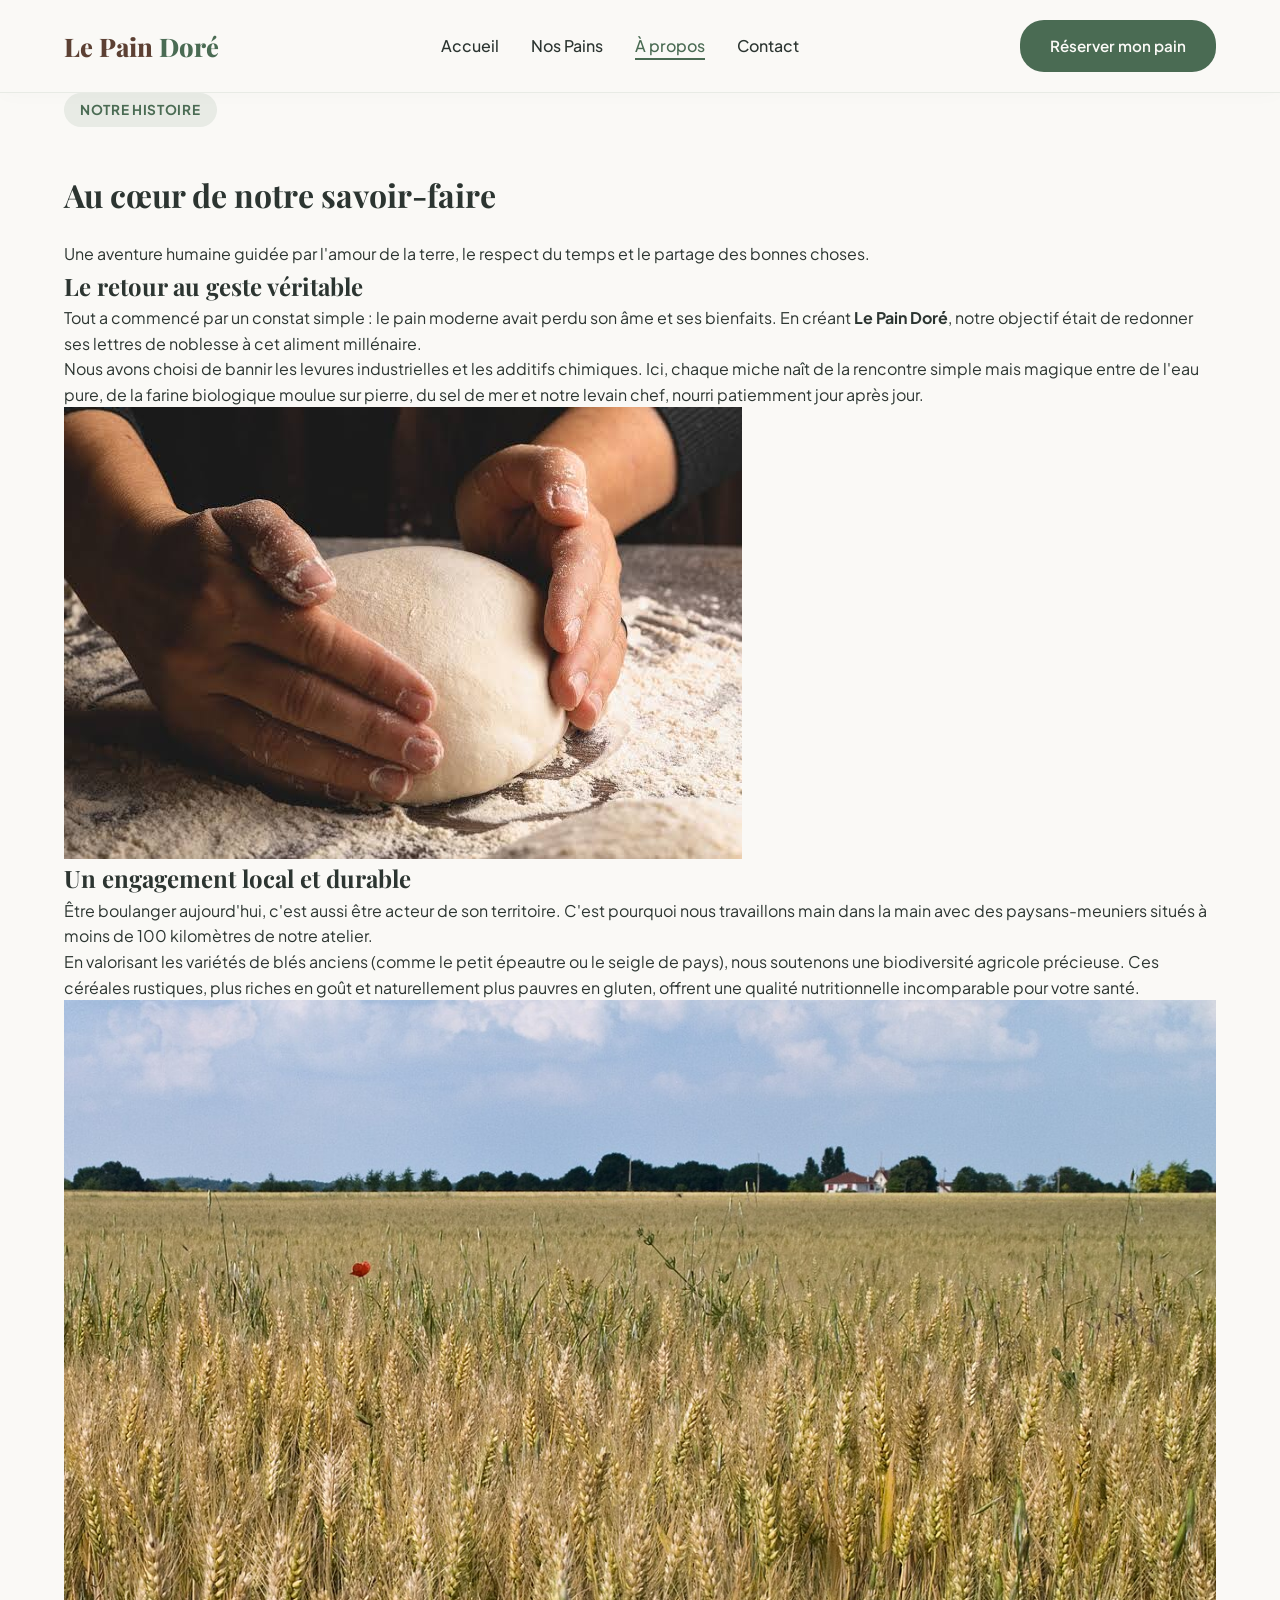
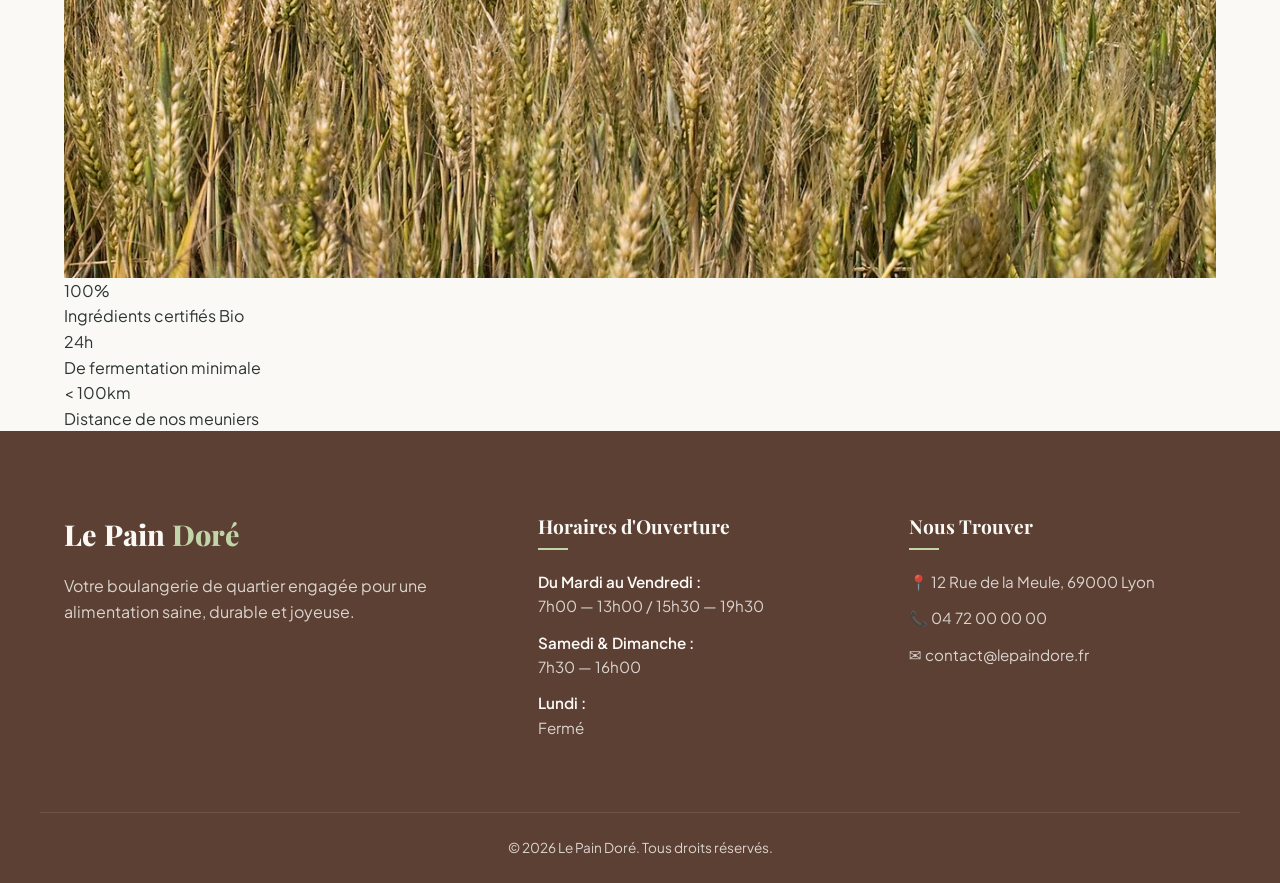
==== a-propos.html @ b8fafe52 "Ajout de la page a propos.html" ====
<!DOCTYPE html>
<html lang="fr">
  <head>
    <meta charset="UTF-8" />
    <meta name="viewport" content="width=device-width, initial-scale=1.0" />
    <title>À Propos | Le Pain Doré - Notre Histoire et Nos Valeurs</title>
    <meta
      name="description"
      content="Découvrez l'histoire de la boulangerie Le Pain Doré. Notre engagement pour des ingrédients bio, des farines locales et le respect du pain artisanal au levain."
    />
    <!-- Favicon -->
    <link rel="shortcut icon" href="img/favicon.png" type="image/x-icon" />
    <!-- Liens Google Fonts -->
    <link rel="preconnect" href="https://fonts.googleapis.com" />
    <link rel="preconnect" href="https://fonts.gstatic.com" crossorigin />
    <link
      href="https://fonts.googleapis.com/css2?family=Playfair+Display:ital,wght@0,400..900;1,400..900&family=Plus+Jakarta+Sans:ital,wght@0,200..800;1,200..800&display=swap"
      rel="stylesheet"
    />
    <!-- Lien vers les fichiers CSS -->
    <link rel="stylesheet" href="CSS/normalize.css" />
    <link rel="stylesheet" href="CSS/style.css" />
    <link rel="stylesheet" href="CSS/a-propos.css" />
  </head>
  <body>
    <!-- Barre de navigation (Identique aux autres pages) -->
    <header class="main-header">
      <nav class="navbar" aria-label="Menu principal">
        <div class="logo">
          <a href="index.html">Le Pain <span>Doré</span></a>
        </div>
        <ul class="nav-links" id="navLinks">
          <li><a href="index.html">Accueil</a></li>
          <li><a href="nos-pains.html">Nos Pains</a></li>
          <li><a href="a-propos.html" class="active">À propos</a></li>
          <li><a href="contact.html">Contact</a></li>
        </ul>
        <div class="nav-cta">
          <a href="nos-pains.html" class="btn btn-primary">Réserver mon pain</a>
        </div>
        <button class="burger-menu" id="burgerMenu" aria-label="Ouvrir le menu">
          <span class="bar"></span>
          <span class="bar"></span>
          <span class="bar"></span>
        </button>
      </nav>
    </header>

    <main>
      <!-- En-tête de la page À Propos -->
      <section class="about-hero">
        <div class="container text-center">
          <span class="hero-badge">Notre Histoire</span>
          <h1>Au cœur de notre savoir-faire</h1>
          <p class="about-intro">
            Une aventure humaine guidée par l'amour de la terre, le respect du
            temps et le partage des bonnes choses.
          </p>
        </div>
      </section>

      <!-- Section Notre Histoire (Texte + Image croisés) -->
      <section class="story-section">
        <div class="container">
          <div class="story-row fade-in-element">
            <div class="story-content">
              <h2>Le retour au geste véritable</h2>
              <p>
                Tout a commencé par un constat simple : le pain moderne avait
                perdu son âme et ses bienfaits. En créant
                <strong>Le Pain Doré</strong>, notre objectif était de redonner
                ses lettres de noblesse à cet aliment millénaire.
              </p>
              <p>
                Nous avons choisi de bannir les levures industrielles et les
                additifs chimiques. Ici, chaque miche naît de la rencontre
                simple mais magique entre de l'eau pure, de la farine biologique
                moulue sur pierre, du sel de mer et notre levain chef, nourri
                patiemment jour après jour.
              </p>
            </div>
            <div class="story-image">
              <img
                src="img/petrissage.jpg"
                alt="Pétrissage artisanal de la pâte à pain"
              />
            </div>
          </div>

          <div class="story-row reverse fade-in-element">
            <div class="story-content">
              <h2>Un engagement local et durable</h2>
              <p>
                Être boulanger aujourd'hui, c'est aussi être acteur de son
                territoire. C'est pourquoi nous travaillons main dans la main
                avec des paysans-meuniers situés à moins de 100 kilomètres de
                notre atelier.
              </p>
              <p>
                En valorisant les variétés de blés anciens (comme le petit
                épeautre ou le seigle de pays), nous soutenons une biodiversité
                agricole précieuse. Ces céréales rustiques, plus riches en goût
                et naturellement plus pauvres en gluten, offrent une qualité
                nutritionnelle incomparable pour votre santé.
              </p>
            </div>
            <div class="story-image">
              <img
                src="img/champs-de-blé.jpg"
                alt="Champs de blé biologique local"
              />
            </div>
          </div>
        </div>
      </section>

      <!-- Section Nos Chiffres / Nos Engagements -->
      <section class="stats-section fade-in-element">
        <div class="container">
          <div class="stats-grid">
            <div class="stat-card">
              <span class="stat-number">100%</span>
              <p class="stat-label">Ingrédients certifiés Bio</p>
            </div>
            <div class="stat-card">
              <span class="stat-number">24h</span>
              <p class="stat-label">De fermentation minimale</p>
            </div>
            <div class="stat-card">
              <span class="stat-number">&lt; 100km</span>
              <p class="stat-label">Distance de nos meuniers</p>
            </div>
          </div>
        </div>
      </section>
    </main>

    <!-- Pied de page (Identique aux autres pages) -->
    <footer class="main-footer">
      <div class="footer-container">
        <div class="footer-col brand-col">
          <div class="footer-logo">Le Pain <span>Doré</span></div>
          <p>
            Votre boulangerie de quartier engagée pour une alimentation saine,
            durable et joyeuse.
          </p>
        </div>
        <!-- Colonne 2 : Horaires d'ouverture -->
        <div class="footer-col hours-col">
          <h3>Horaires d'Ouverture</h3>
          <ul>
            <li>
              <span>Du Mardi au Vendredi :</span> 7h00 — 13h00 / 15h30 — 19h30
            </li>
            <li><span>Samedi & Dimanche :</span> 7h30 — 16h00</li>
            <li><span>Lundi :</span> Fermé</li>
          </ul>
        </div>

        <!-- Colonne 3 : Contact & Accès -->
        <div class="footer-col contact-col">
          <h3>Nous Trouver</h3>
          <address>
            <p>📍 12 Rue de la Meule, 69000 Lyon</p>
            <p>📞 <a href="tel:+33472000000">04 72 00 00 00</a></p>
            <p>
              ✉️
              <a href="mailto:contact@lepaindore.fr">contact@lepaindore.fr</a>
            </p>
          </address>
        </div>
      </div>
      <div class="footer-bottom">
        <p>&copy; 2026 Le Pain Doré. Tous droits réservés.</p>
      </div>
    </footer>

    <!-- Importation du fichier JavaScript -->
    <script src="script.js"></script>
  </body>
</html>
---- CSS/style.css ----
/**** Reset CSS ****/

*,
::before,
::after {
    margin: 0;
    padding: 0;
    box-sizing: border-box;
}

html {
    scroll-behavior: smooth;
}

body {
    background-color: var(--clr-bg);
    color: var(--clr-text);
    font-family: var(--font-body);
    line-height: 1.6;
    -webkit-font-smoothing: antialiased;
}

img {
    max-width: 100%;
    display: block;
    height: auto;
}

a {
    text-decoration: none;
    color: inherit;
}

ul {
    list-style-type: none;
}

h1,
h2,
h3 {
    font-family: var(--font-heading)
}

/**** Déclaration des variables CSS ****/

:root {
    /* Palette de couleurs */
    --clr-primary: #4a6b53;
    --clr-primary-light: #60866a;
    --clr-secondary: #5c4033;
    --clr-bg: #faf9f6;
    --clr-surface: #ffffff;
    --clr-text: #2c3531;
    --clr-muted: #6e7571;

    /* Typographies */
    --font-heading: 'Playfair Display', Georgia, serif;
    --font-body: 'Plus Jakarta Sans', system-ui, sans-serif;

    /* Transitions & Arrondis */
    --transition-fast: all 0.2s ease;
    --transition-smooth: all 0.3s cubic-bezier(0.4, 0, 0.2, 1);
    --radius-sm: 6px;
    --radius-md: 12px;
    --radius-lg: 24px;
}

/**** COMPOSANTS RÉUTILISABLES (Boutons, Mise en page) ****/

.container {
    max-width: 1200px;
    margin: 0 auto;
    padding: 0 24px;
}

.section-header {
    text-align: center;
    margin-bottom: 48px;
    max-width: 600px;
    margin-left: auto;
    margin-right: auto;
}

.section-header h2 {
    font-size: 2.25rem;
    color: var(--clr-secondary);
    margin-bottom: 12px;
}

.section-header p {
    color: var(--clr-muted);
    font-size: 1.1rem;
}

/* Boutons */
.btn {
    display: inline-flex;
    align-items: center;
    justify-content: center;
    padding: 12px 28px;
    font-weight: 600;
    font-size: 0.95rem;
    border-radius: var(--radius-lg);
    transition: var(--transition-fast);
    cursor: pointer;
    border: 2px solid transparent;
}

.btn-primary {
    background-color: var(--clr-primary);
    color: var(--clr-bg);
}

.btn-primary:hover {
    background-color: var(--clr-primary-light);
    transform: translateY(-2px);
}

.btn-secondary {
    background-color: transparent;
    border-color: var(--clr-secondary);
    color: var(--clr-secondary);
}

.btn-secondary:hover {
    background-color: var(--clr-secondary);
    color: var(--clr-bg);
    transform: translateY(-2px);
}

/**** Header ****/

.main-header {
    position: sticky;
    top: 0;
    background-color: rgba(250, 249, 246, 0.95);
    backdrop-filter: blur(8px);
    z-index: 1000;
    box-shadow: 0 2px 20px rgba(0, 0, 0, 0.02);
    border-bottom: 1px solid rgba(74, 107, 83, 0.1);
}

.navbar {
    display: flex;
    align-items: center;
    justify-content: space-between;
    max-width: 1200px;
    margin: 0 auto;
    padding: 20px 24px;
}

.logo {
    font-family: var(--font-heading);
    font-size: 1.6rem;
    font-weight: 800;
    color: var(--clr-secondary);
}

.logo span {
    color: var(--clr-primary);
}

.nav-links {
    display: flex;
    gap: 32px;
}

.nav-links a {
    font-weight: 500;
    position: relative;
    padding: 4px 0;
    transition: var(--transition-fast);
}

.nav-links a:hover,
.nav-links a.active {
    color: var(--clr-primary);
}

.nav-links a::after {
    content: "";
    position: absolute;
    bottom: 0;
    left: 0;
    width: 0;
    height: 2px;
    background-color: var(--clr-primary);
    transition: var(--transition-fast);
}

.nav-links a:hover::after,
.nav-links a.active::after {
    width: 100%;
}

/* Menu Burger Mobile caché par défaut */
.burger-menu {
    display: none;
    flex-direction: column;
    justify-content: space-between;
    width: 24px;
    height: 18px;
    background: transparent;
    border: none;
    cursor: pointer;
}

.burger-menu .bar {
    width: 100%;
    height: 2px;
    background-color: var(--clr-secondary);
    transition: var(--transition-fast);
}

/* Animation des barres du menu burger lors du clic */
.burger-menu.active .bar:nth-child(1) {
    transform: translateY(8px) rotate(45deg);
}

.burger-menu.active .bar:nth-child(2) {
    opacity: 0;
}

.burger-menu.active .bar:nth-child(3) {
    transform: translateY(-8px) rotate(-45deg);
}

/* Bloque le scroll du site derrière le menu mobile ouvert */
.no-scroll {
    overflow: hidden;
}

/**** Section hero ****/

.hero-section {
    padding: 80px 0;
    overflow: hidden;
}

.hero-container {
    max-width: 1200px;
    margin: 0 auto;
    padding: 0 24px;
    display: grid;
    grid-template-columns: 1fr 1fr;
    gap: 48px;
    align-items: center;
}

.hero-badge {
    display: inline-block;
    background-color: rgba(74, 107, 83, 0.1);
    color: var(--clr-primary);
    padding: 6px 16px;
    border-radius: var(--radius-lg);
    font-size: 0.85rem;
    font-weight: 700;
    margin-bottom: 20px;
    text-transform: uppercase;
    letter-spacing: 0.05em;
}

.hero-content h1 {
    font-size: 3.5rem;
    line-height: 1.15;
    color: var(--clr-secondary);
    margin-bottom: 24px;
}

.hero-content p {
    font-size: 1.15rem;
    color: var(--clr-muted);
    margin-bottom: 36px;
    max-width: 520px;
}

.hero-actions {
    display: flex;
    gap: 16px;
}

.hero-image img {
    width: 100%;
    height: 480px;
    object-fit: cover;
    border-radius: var(--radius-lg);
    box-shadow: 0 20px 40px rgba(92, 64, 51, 0.08);
}

/**** Section engagements ****/

.engagements-section {
    padding: 100px 0;
    background-color: rgba(74, 107, 83, 0.03);
}

.grid-engagements {
    display: grid;
    grid-template-columns: repeat(3, 1fr);
    gap: 32px;
}

.card-engagement {
    background-color: var(--clr-surface);
    padding: 40px 32px;
    border-radius: var(--radius-md);
    border: 1px solid rgba(74, 107, 83, 0.05);
    box-shadow: 0 4px 20px rgba(0, 0, 0, 0.01);
    transition: var(--transition-smooth);
}

.card-engagement:hover {
    transform: translateY(-8px);
    box-shadow: 0 12px 30px rgba(74, 107, 83, 0.06);
}

.card-engagement .icon {
    font-size: 2.5rem;
    margin-bottom: 20px;
}

.card-engagement h3 {
    color: var(--clr-secondary);
    font-size: 1.4rem;
    margin-bottom: 12px;
}

.card-engagement p {
    color: var(--clr-muted);
    font-size: 0.95rem;
}

/**** Section témoignages ****/

.testimonials-section {
    padding: 100px 0;
}

.grid-testimonials {
    display: grid;
    grid-template-columns: 1fr 1fr;
    gap: 32px;
}

.testimonial-card {
    background-color: var(--clr-surface);
    padding: 40px;
    border-radius: var(--radius-md);
    border-left: 4px solid var(--clr-primary);
    box-shadow: 0 4px 20px rgba(0, 0, 0, 0.01);
}

.testimonial-card .quote {
    font-style: italic;
    font-size: 1.1rem;
    color: var(--clr-text);
    margin-bottom: 24px;
}

.testimonial-card .author {
    font-family: var(--font-body);
    font-weight: 700;
    color: var(--clr-secondary);
    font-style: normal;
}

.testimonial-card .location {
    font-weight: 400;
    color: var(--clr-muted);
}

/**** footer ****/

.main-footer {
    background-color: var(--clr-secondary);
    color: rgba(250, 249, 246, 0.8);
    padding: 80px 0 24px 0;
}

.footer-container {
    max-width: 1200px;
    margin: 0 auto;
    padding: 0 24px;
    display: grid;
    grid-template-columns: 2fr 1.5fr 1.5fr;
    gap: 64px;
    margin-bottom: 60px;
}

.footer-logo {
    font-family: var(--font-heading);
    font-size: 1.8rem;
    font-weight: 800;
    color: var(--clr-bg);
    margin-bottom: 16px;
}

.footer-logo span {
    color: #c2d5a8;
}

.footer-col h3 {
    color: var(--clr-bg);
    font-size: 1.2rem;
    margin-bottom: 20px;
    position: relative;
    padding-bottom: 8px;
}

.footer-col h3::after {
    content: "";
    position: absolute;
    bottom: 0;
    left: 0;
    width: 30px;
    height: 2px;
    background-color: #c2d5a8;
}

.footer-col ul li {
    margin-bottom: 12px;
    font-size: 0.95rem;
}

.footer-col ul li span {
    display: block;
    font-weight: 600;
    color: var(--clr-bg);
}

.footer-col address {
    font-style: normal;
}

.footer-col address p {
    margin-bottom: 12px;
    font-size: 0.95rem;
}

.footer-col address a:hover {
    color: var(--clr-bg);
    text-decoration: underline;
}

.footer-bottom {
    max-width: 1200px;
    margin: 0 auto;
    padding: 24px 24px 0 24px;
    border-top: 1px solid rgba(250, 249, 246, 0.1);
    text-align: center;
    font-size: 0.85rem;
}

/**** Mise en place du responsive design Version Tablette (Écrans inférieurs à 992px) ****/

@media screen and (max-width: 992px) {
    .hero-container {
        grid-template-columns: 1fr;
        gap: 40px;
        text-align: center;
    }

    .hero-content p {
        margin-left: auto;
        margin-right: auto;
    }

    .hero-actions {
        justify-content: center;
    }

    .hero-image {
        order: -1;
    }

    .hero-image img {
        height: 360px;
    }

    .grid-engagements {
        grid-template-columns: repeat(2, 1fr);
    }

    .grid-testimonials {
        grid-template-columns: 1fr;
    }

    .footer-container {
        grid-template-columns: 1fr 1fr;
        gap: 40px;
    }

    .brand-col {
        grid-column: span 2;
    }
}

/**** Mise en place du responsive design Version Mobile (Écrans inférieurs à 768px) ****/

@media screen and (max-width: 768px) {

    /* Activation du Menu Burger mobile */
    .burger-menu {
        display: flex;
    }

    .nav-links {
        position: fixed;
        top: 78px;
        left: -100%;
        width: 100%;
        height: calc(100vh - 78px);
        background-color: var(--clr-bg);
        flex-direction: column;
        align-items: center;
        padding-top: 48px;
        gap: 40px;
        transition: var(--transition-smooth);
        box-shadow: 0 10px 20px rgba(0, 0, 0, 0.05);
    }

    /* Classe JavaScript pour ouvrir le menu */
    .nav-links.open {
        left: 0;
    }

    .nav-cta {
        display: none;
        /* Masqué sur mobile pour épurer la barre */
    }

    .hero-content h1 {
        font-size: 2.5rem;
    }

    .section-header h2 {
        font-size: 1.8rem;
    }

    .hero-actions {
        flex-direction: column;
    }

    .grid-engagements,
    .footer-container {
        grid-template-columns: 1fr;
    }

    .brand-col {
        grid-column: span 1;
    }
}
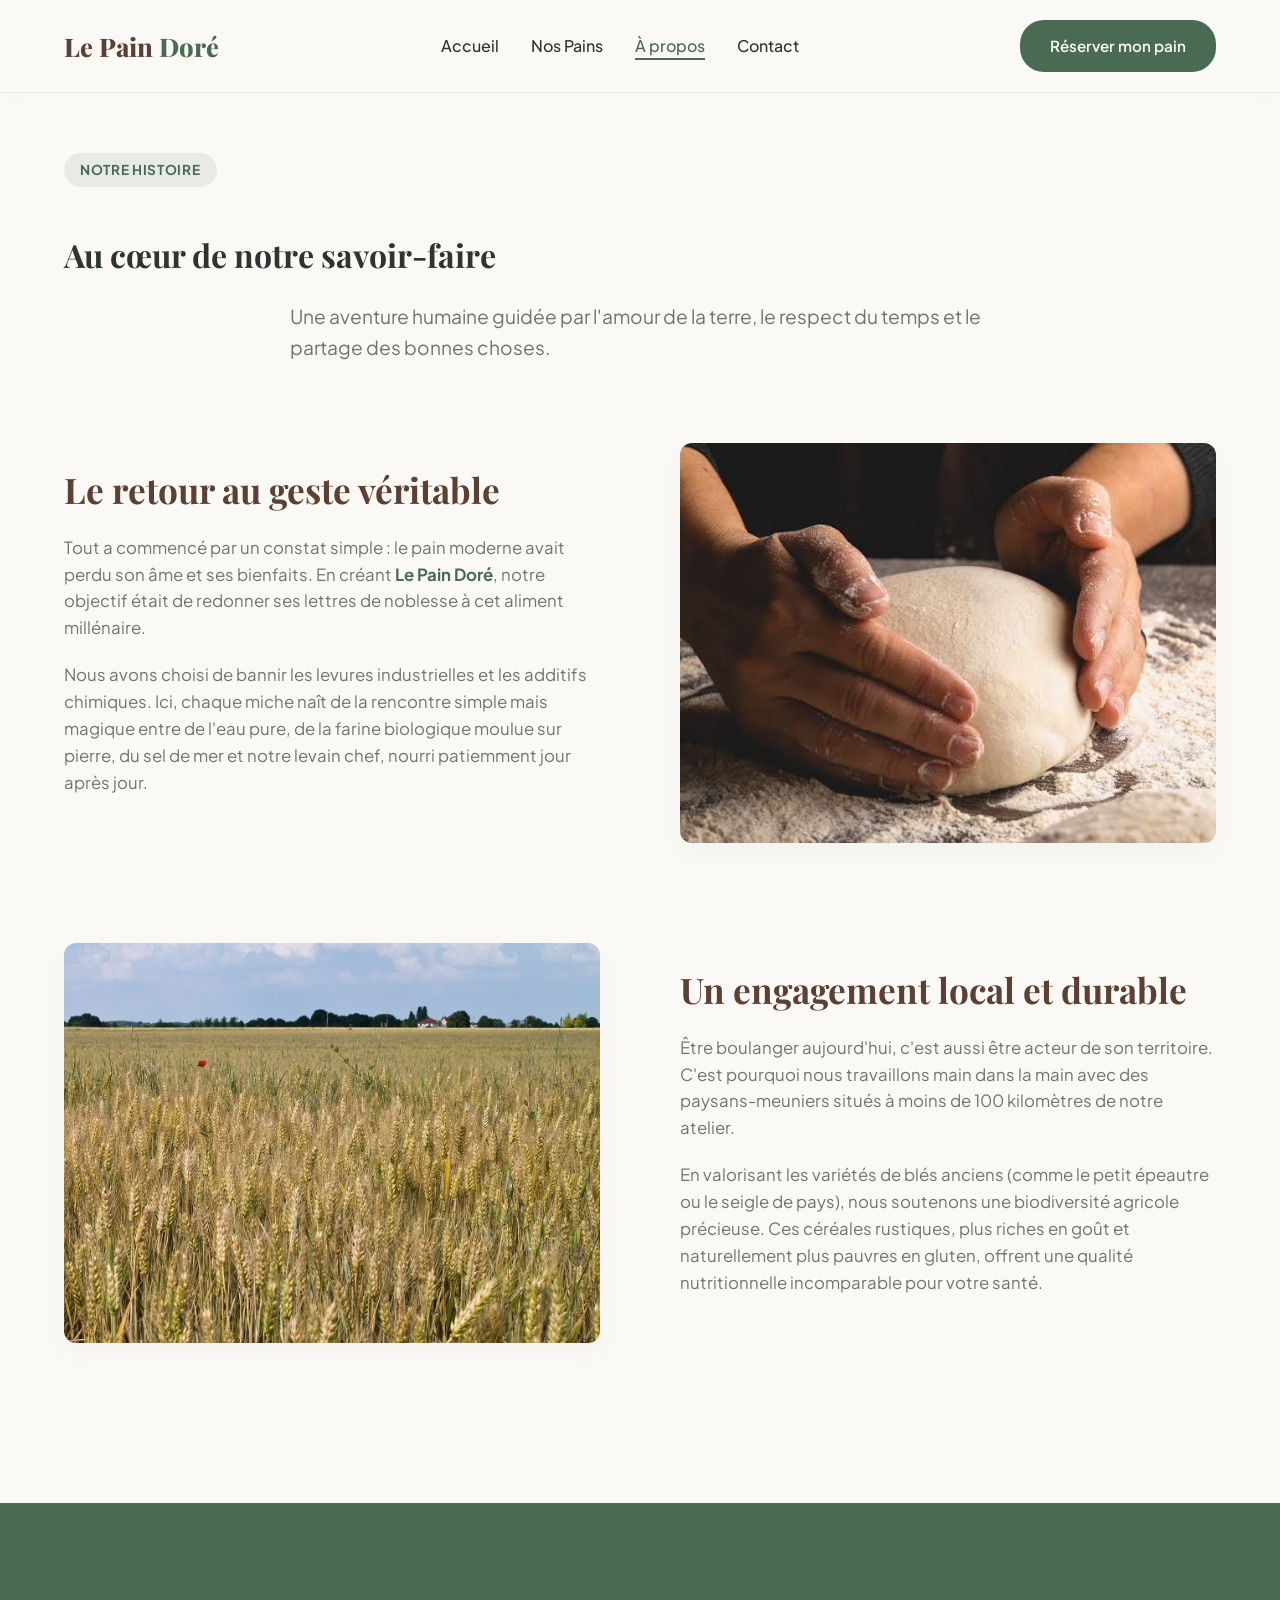
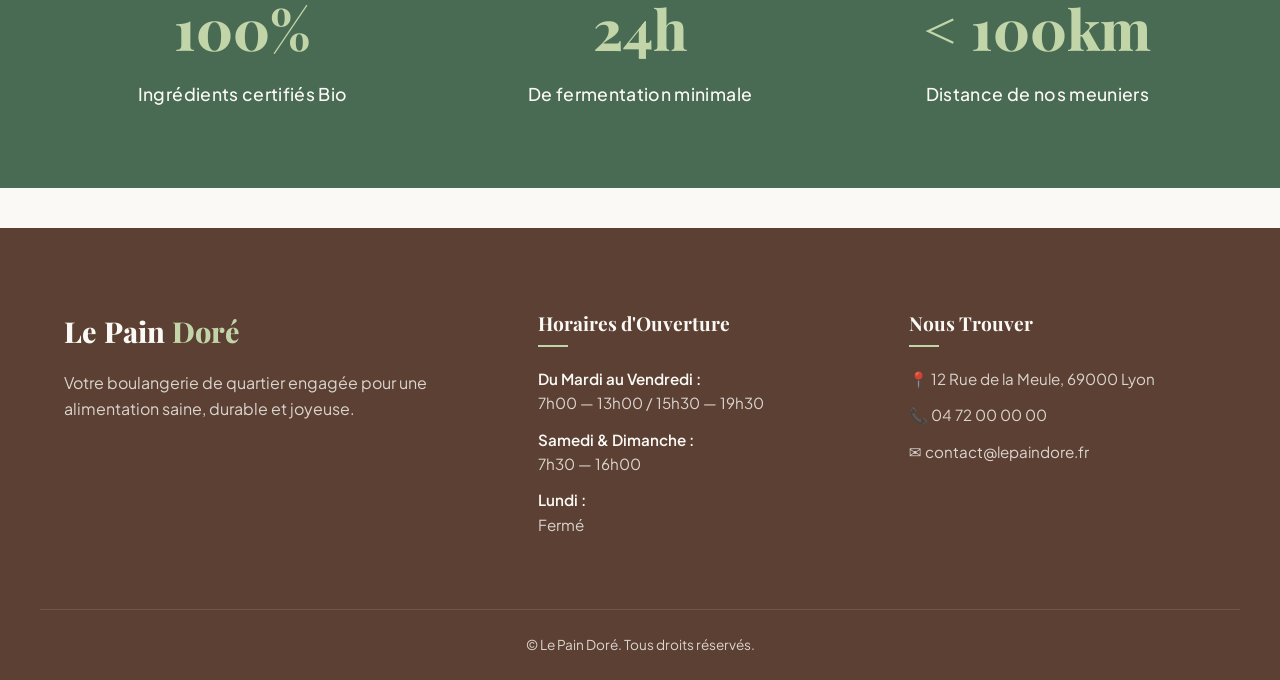
==== commit dc1b5272: "Mise à jour des fichiers html" ====
--- a/a-propos.html
+++ b/a-propos.html
@@ -171,11 +171,14 @@
         </div>
       </div>
       <div class="footer-bottom">
-        <p>&copy; 2026 Le Pain Doré. Tous droits réservés.</p>
+        <p>
+          &copy; <span class="year"></span> Le Pain Doré. Tous droits réservés.
+        </p>
       </div>
     </footer>
 
-    <!-- Importation du fichier JavaScript -->
+    <!-- Importation des fichiers JavaScript -->
+    <script src="JS/global.js"></script>
     <script src="script.js"></script>
   </body>
 </html>
--- a/CSS/style.css
+++ b/CSS/style.css
@@ -113,7 +113,6 @@
 
 .btn-primary:hover {
     background-color: var(--clr-primary-light);
-    transform: translateY(-2px);
 }
 
 .btn-secondary {
@@ -125,7 +124,6 @@
 .btn-secondary:hover {
     background-color: var(--clr-secondary);
     color: var(--clr-bg);
-    transform: translateY(-2px);
 }
 
 /**** Header ****/
--- a/CSS/a-propos.css
+++ b/CSS/a-propos.css
@@ -0,0 +1,119 @@
+/**** Style de la page A propos ****/
+
+.about-hero {
+    padding: 60px 0 20px 0;
+}
+
+.about-intro {
+    font-size: 1.2rem;
+    color: var(--clr-muted);
+    max-width: 700px;
+    margin: 20px auto 0 auto;
+}
+
+.story-section {
+    padding: 60px 0;
+}
+
+.story-row {
+    display: grid;
+    grid-template-columns: 1fr 1fr;
+    gap: 80px;
+    align-items: center;
+    margin-bottom: 100px;
+}
+
+/* Permet d'inverser l'ordre de la deuxième ligne (image à gauche, texte à droite) */
+.story-row.reverse .story-content {
+    order: 2;
+}
+
+.story-row.reverse .story-image {
+    order: 1;
+}
+
+.story-content h2 {
+    color: var(--clr-secondary);
+    font-size: 2.2rem;
+    margin-bottom: 24px;
+    line-height: 1.2;
+}
+
+.story-content p {
+    color: var(--clr-muted);
+    font-size: 1.05rem;
+    margin-bottom: 20px;
+}
+
+.story-content strong {
+    color: var(--clr-primary);
+}
+
+.story-image img {
+    width: 100%;
+    height: 400px;
+    object-fit: cover;
+    border-radius: var(--radius-md);
+    box-shadow: 0 10px 30px rgba(0, 0, 0, 0.03);
+}
+
+/**** Section des Statistiques ****/
+
+.stats-section {
+    background-color: var(--clr-primary);
+    color: var(--clr-bg);
+    padding: 80px 0;
+    margin-bottom: 40px;
+}
+
+.stats-grid {
+    display: grid;
+    grid-template-columns: repeat(3, 1fr);
+    gap: 40px;
+    text-align: center;
+}
+
+.stat-card .stat-number {
+    font-family: var(--font-heading);
+    font-size: 3.5rem;
+    font-weight: 800;
+    display: block;
+    color: #c2d5a8;
+    margin-bottom: 8px;
+}
+
+.stat-card .stat-label {
+    font-size: 1.1rem;
+    font-weight: 500;
+    letter-spacing: 0.02em;
+}
+
+/**** Mise en place du Responsive design ****/
+
+@media screen and (max-width: 992px) {
+    .story-row {
+        gap: 40px;
+        margin-bottom: 60px;
+    }
+
+    .story-row,
+    .stats-grid {
+        grid-template-columns: 1fr;
+    }
+
+    .story-row.reverse .story-content {
+        order: 1;
+    }
+
+    .story-row.reverse .story-image {
+        order: 2;
+    }
+
+    .story-image img {
+        height: 300px;
+    }
+
+    .stats-grid {
+        gap: 48px;
+    }
+}
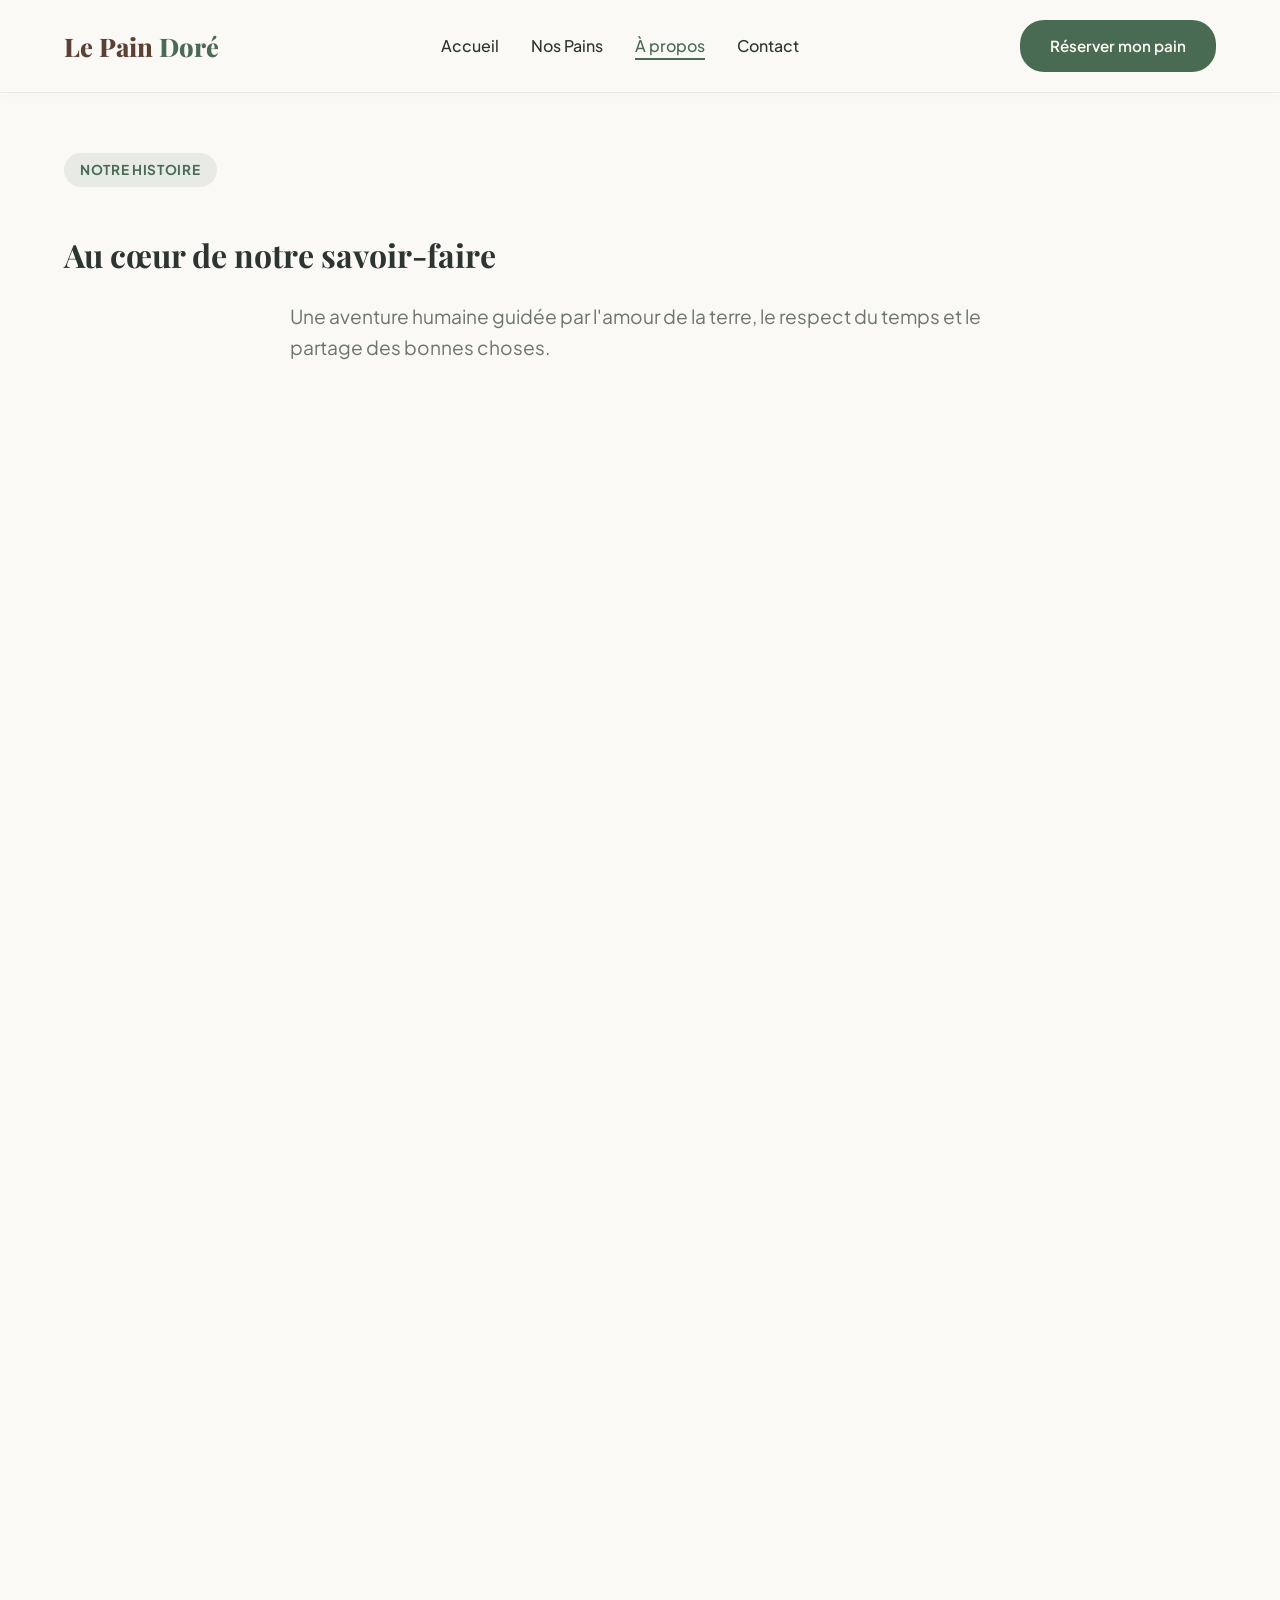
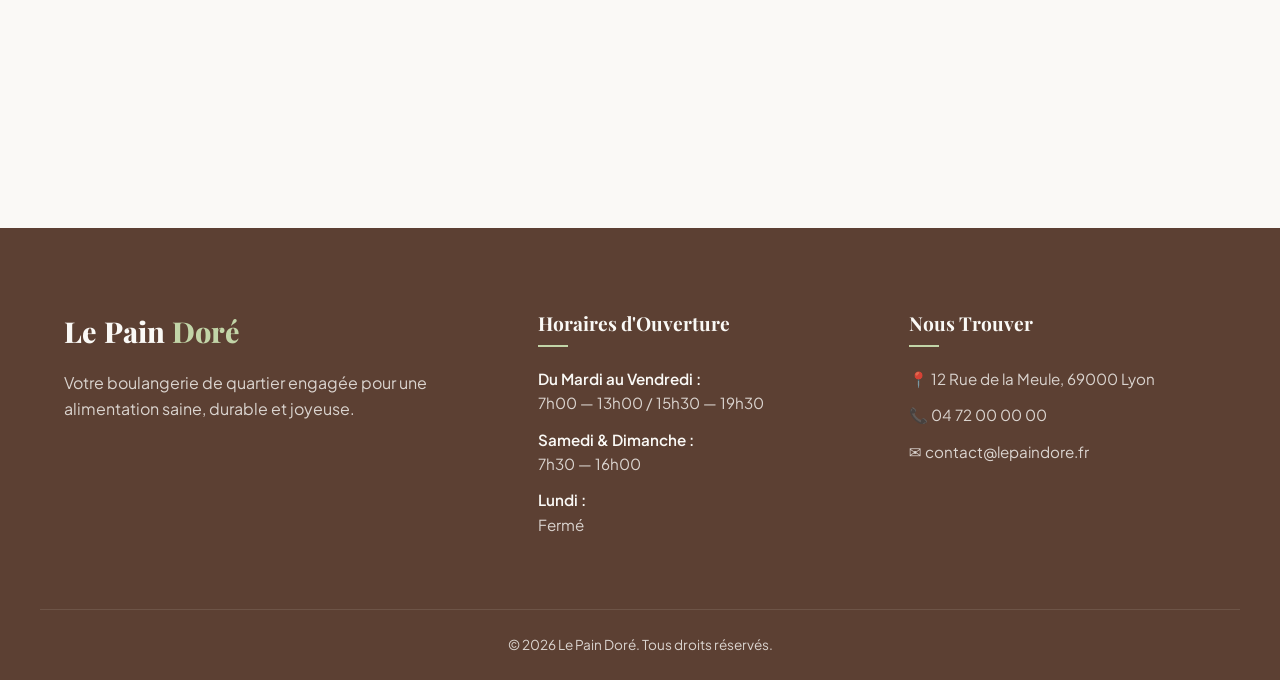
==== commit e744b22a: "Mise à jour des fichiers html" ====
--- a/a-propos.html
+++ b/a-propos.html
@@ -179,6 +179,6 @@
 
     <!-- Importation des fichiers JavaScript -->
     <script src="JS/global.js"></script>
-    <script src="script.js"></script>
+    <script src="JS/script.js"></script>
   </body>
 </html>
--- a/CSS/a-propos.css
+++ b/CSS/a-propos.css
@@ -88,6 +88,23 @@
     letter-spacing: 0.02em;
 }
 
+/**** EFFET D'APPARITION FLUIDE ****/
+
+/* État initial : caché, légèrement invisible et décalé vers le bas */
+.fade-in-element {
+    opacity: 0;
+    transform: translateY(30px);
+    transition: opacity 0.6s cubic-bezier(0.4, 0, 0.2, 1),
+        transform 0.6s cubic-bezier(0.4, 0, 0.2, 1);
+    will-change: opacity, transform;
+}
+
+/* État final : visible et à sa place d'origine (activé par le JavaScript) */
+.fade-in-element.is-visible {
+    opacity: 1;
+    transform: translateY(0);
+}
+
 /**** Mise en place du Responsive design ****/
 
 @media screen and (max-width: 992px) {
